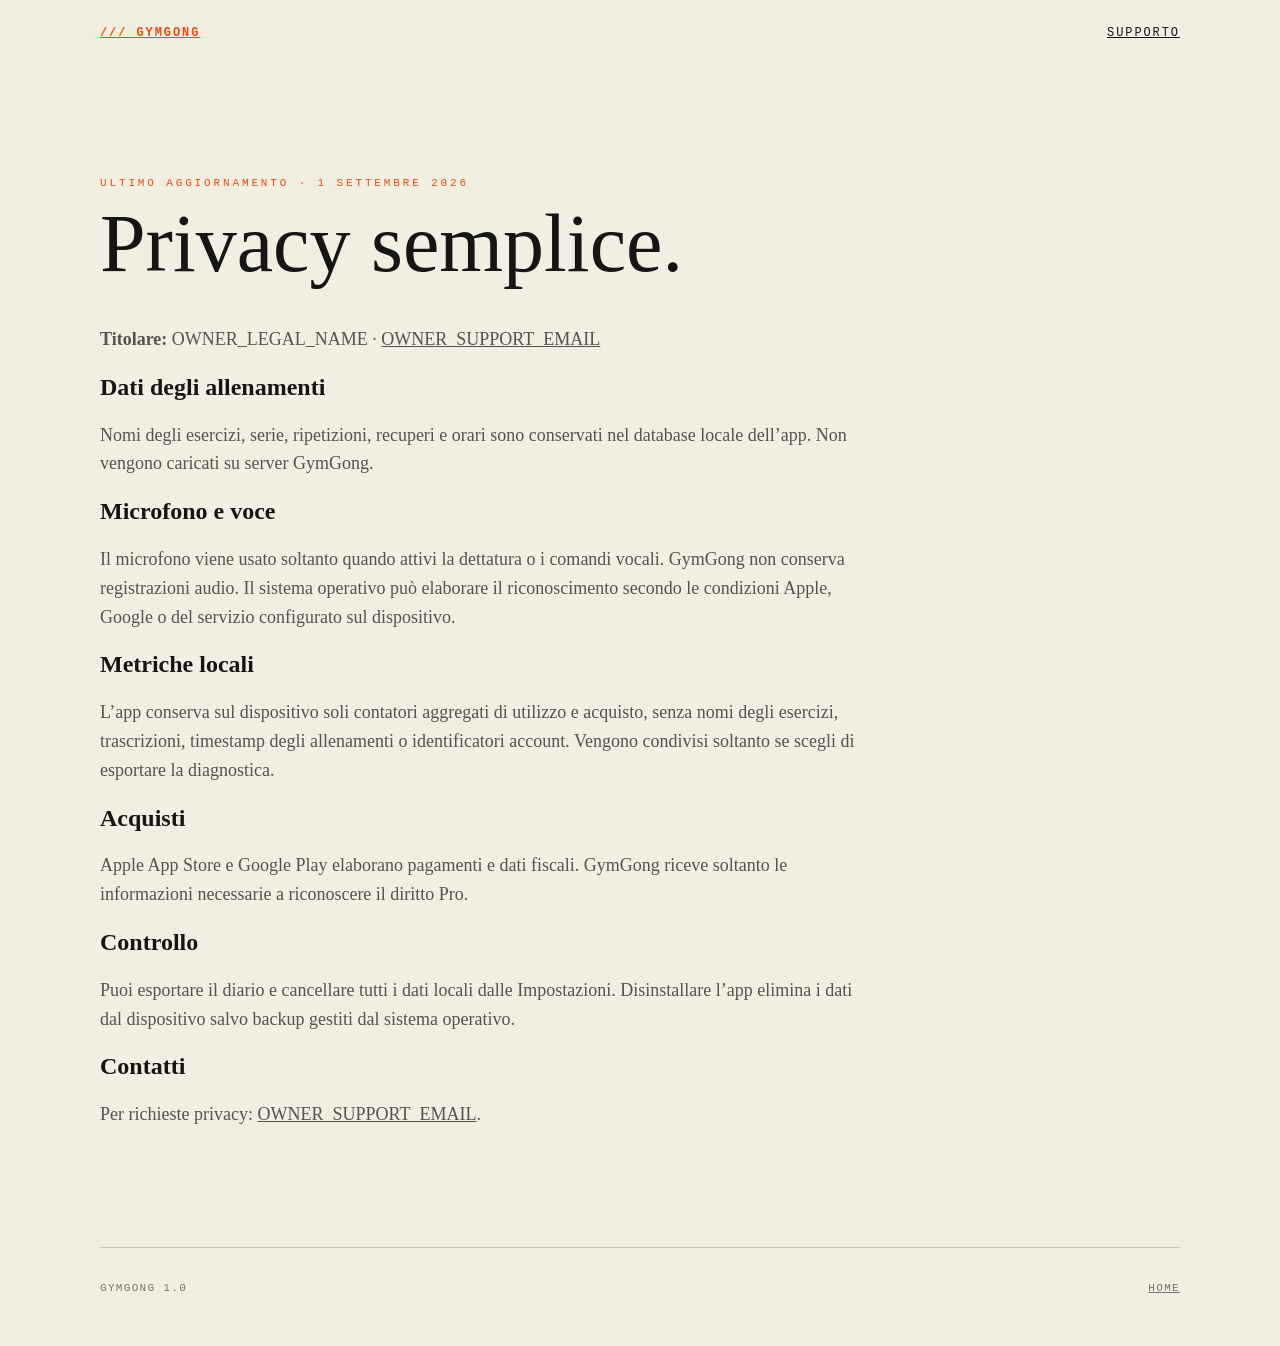
==== privacy.html @ 96884dc1 "Prepare GymGong 1.0 monetization launch" ====
<!doctype html><html lang="it"><head><meta charset="utf-8"><meta name="viewport" content="width=device-width,initial-scale=1"><title>Privacy — GymGong</title><link rel="stylesheet" href="styles.css"></head><body><header class="wrap nav"><a class="mark" href="index.html">/// GymGong</a><div><a href="support.html">Supporto</a></div></header><main class="wrap section"><p class="eyebrow">Ultimo aggiornamento · 1 settembre 2026</p><h1>Privacy semplice.</h1><div class="copy"><p><strong>Titolare:</strong> OWNER_LEGAL_NAME · <a href="mailto:OWNER_SUPPORT_EMAIL">OWNER_SUPPORT_EMAIL</a></p><h2>Dati degli allenamenti</h2><p>Nomi degli esercizi, serie, ripetizioni, recuperi e orari sono conservati nel database locale dell’app. Non vengono caricati su server GymGong.</p><h2>Microfono e voce</h2><p>Il microfono viene usato soltanto quando attivi la dettatura o i comandi vocali. GymGong non conserva registrazioni audio. Il sistema operativo può elaborare il riconoscimento secondo le condizioni Apple, Google o del servizio configurato sul dispositivo.</p><h2>Metriche locali</h2><p>L’app conserva sul dispositivo soli contatori aggregati di utilizzo e acquisto, senza nomi degli esercizi, trascrizioni, timestamp degli allenamenti o identificatori account. Vengono condivisi soltanto se scegli di esportare la diagnostica.</p><h2>Acquisti</h2><p>Apple App Store e Google Play elaborano pagamenti e dati fiscali. GymGong riceve soltanto le informazioni necessarie a riconoscere il diritto Pro.</p><h2>Controllo</h2><p>Puoi esportare il diario e cancellare tutti i dati locali dalle Impostazioni. Disinstallare l’app elimina i dati dal dispositivo salvo backup gestiti dal sistema operativo.</p><h2>Contatti</h2><p>Per richieste privacy: <a href="mailto:OWNER_SUPPORT_EMAIL">OWNER_SUPPORT_EMAIL</a>.</p></div></main><footer class="wrap footer"><span>GymGong 1.0</span><span><a href="index.html">Home</a></span></footer></body></html>
---- styles.css ----
:root{--paper:#f3eee2;--ink:#151513;--muted:#77746d;--line:#cec6b5;--accent:#e84b12;--dark:#121210;--white:#fffdf7}*{box-sizing:border-box}html{scroll-behavior:smooth}body{margin:0;background:var(--paper);color:var(--ink);font-family:Georgia,"Times New Roman",serif}a{color:inherit}.wrap{width:min(1080px,calc(100% - 40px));margin:auto}.nav{display:flex;justify-content:space-between;align-items:center;padding:26px 0;font-family:ui-monospace,monospace;letter-spacing:.16em;text-transform:uppercase;font-size:12px}.mark{color:var(--accent);font-weight:800}.nav div{display:flex;gap:22px}.hero{display:grid;grid-template-columns:1.05fr .95fr;gap:64px;align-items:center;min-height:76vh;padding:50px 0 80px}.eyebrow{font-family:ui-monospace,monospace;letter-spacing:.26em;text-transform:uppercase;color:var(--accent);font-size:11px}.hero h1{font-size:clamp(54px,8vw,104px);font-weight:400;line-height:.86;letter-spacing:-.05em;margin:24px 0 30px}.lead{font-size:22px;line-height:1.5;color:#4c4943;max-width:560px}.actions{display:flex;flex-wrap:wrap;gap:12px;margin-top:36px}.button{background:var(--dark);color:var(--white);padding:16px 22px;text-decoration:none;font:700 12px ui-monospace,monospace;letter-spacing:.2em;text-transform:uppercase;border-left:4px solid var(--accent)}.button.secondary{background:transparent;color:var(--ink);border:1px solid var(--line)}.phone{background:var(--dark);border-radius:34px;min-height:620px;padding:46px 30px;color:var(--white);box-shadow:0 24px 70px #403b3026;position:relative;overflow:hidden}.phone:after{content:"";position:absolute;inset:0;border:4px solid var(--accent);border-radius:34px;opacity:.9}.state{display:inline-block;border:1px solid var(--accent);padding:10px 14px;color:var(--accent);font:12px ui-monospace,monospace;letter-spacing:.25em}.timer{font:800 clamp(72px,11vw,142px) ui-monospace,monospace;letter-spacing:-.1em;margin:72px 0 28px}.tallies{color:var(--accent);font:800 42px ui-monospace,monospace;letter-spacing:-.24em}.phone small{display:block;margin-top:12px;color:#aaa79f;font:11px ui-monospace,monospace;letter-spacing:.16em}.grid{display:grid;grid-template-columns:repeat(3,1fr);border-top:1px solid var(--line);border-left:1px solid var(--line)}.card{padding:42px 34px;border-right:1px solid var(--line);border-bottom:1px solid var(--line)}.card b{display:block;color:var(--accent);font:12px ui-monospace,monospace;letter-spacing:.18em;margin-bottom:18px}.card h2{font-size:30px;font-weight:400;margin:0 0 14px}.card p,.copy p,.copy li{font-size:18px;line-height:1.6;color:#57534c}.section{padding:100px 0}.section h1{font-size:clamp(44px,7vw,82px);font-weight:400;line-height:1;margin:14px 0 40px}.copy{max-width:760px}.footer{border-top:1px solid var(--line);padding:34px 0 50px;display:flex;justify-content:space-between;gap:20px;color:var(--muted);font:11px ui-monospace,monospace;letter-spacing:.12em;text-transform:uppercase}@media(max-width:780px){.hero{grid-template-columns:1fr;gap:34px}.phone{min-height:480px}.grid{grid-template-columns:1fr}.footer{flex-direction:column}.nav div{gap:12px}.nav{font-size:10px}}
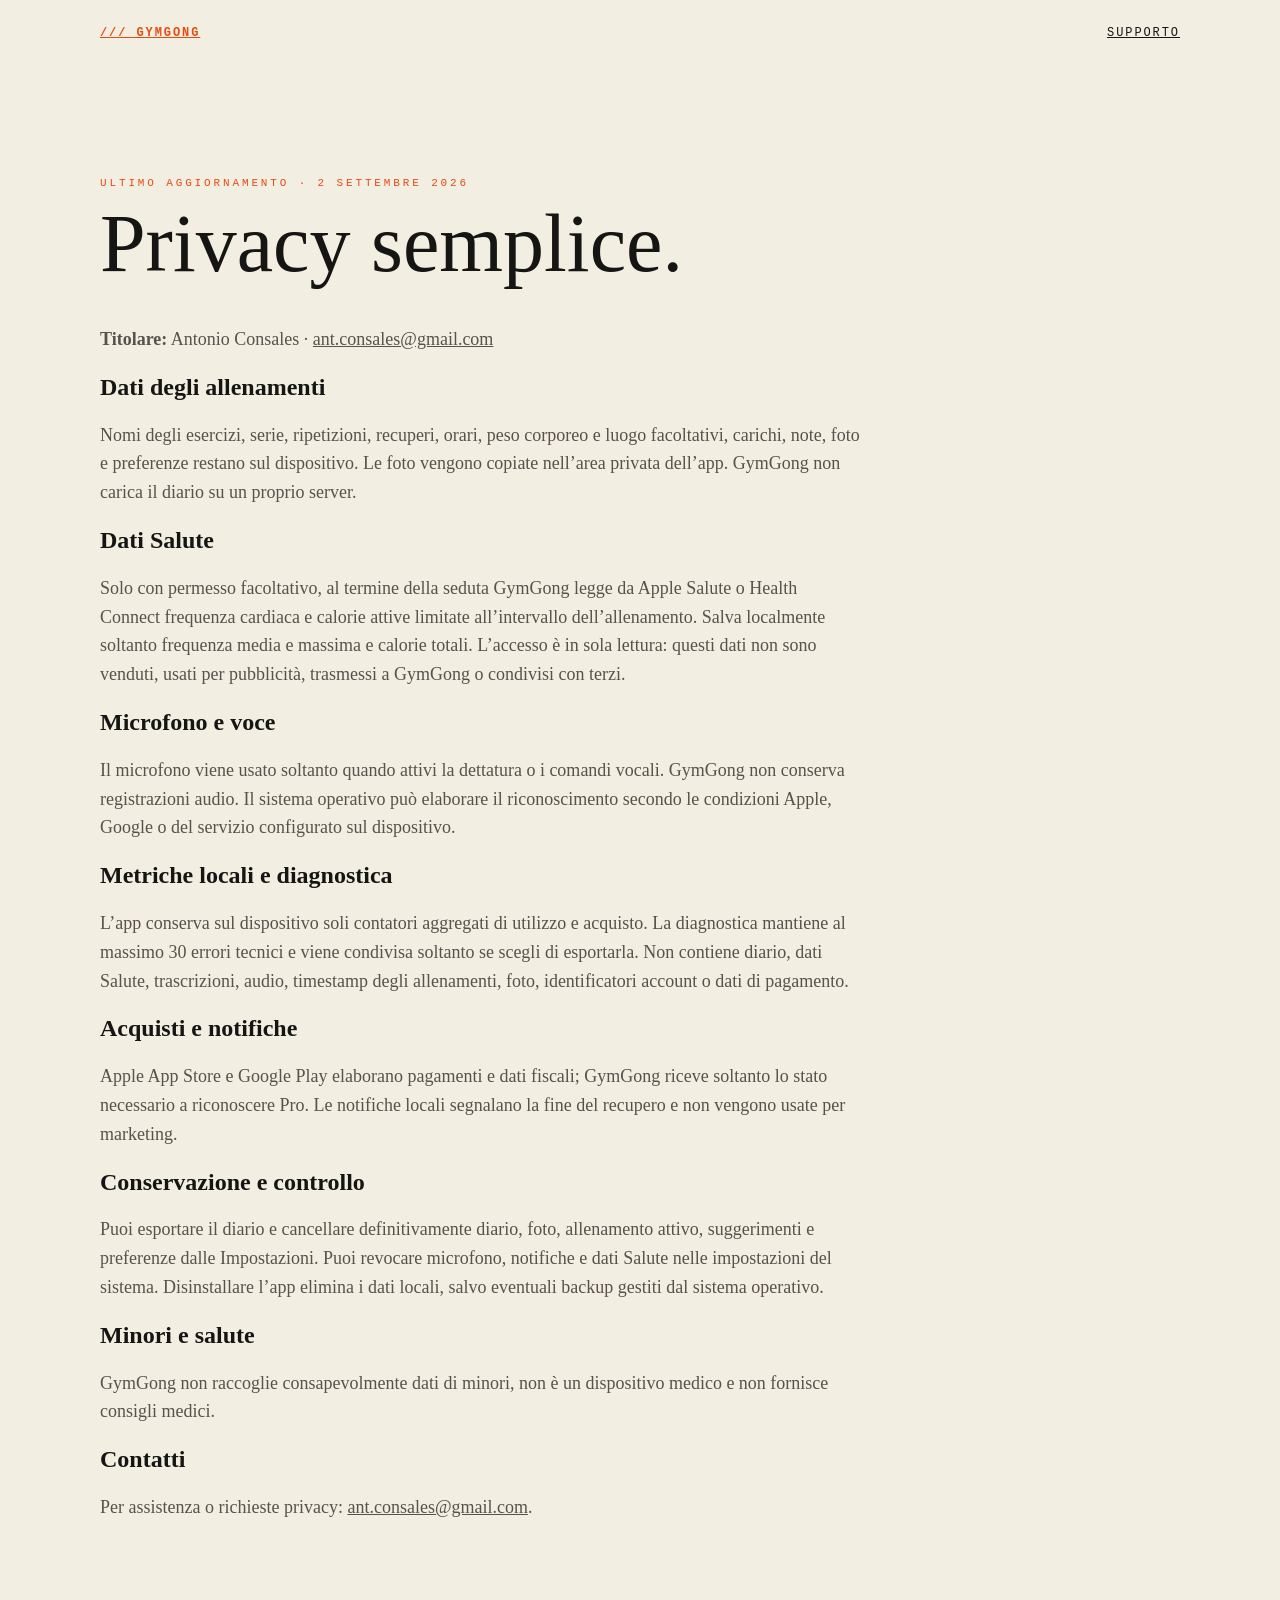
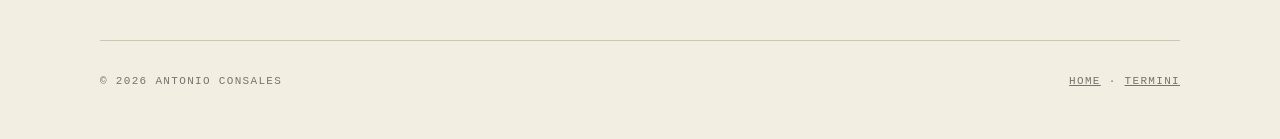
==== commit ebd826a3: "release: publish support and privacy site" ====
--- a/privacy.html
+++ b/privacy.html
@@ -1 +1,37 @@
-<!doctype html><html lang="it"><head><meta charset="utf-8"><meta name="viewport" content="width=device-width,initial-scale=1"><title>Privacy — GymGong</title><link rel="stylesheet" href="styles.css"></head><body><header class="wrap nav"><a class="mark" href="index.html">/// GymGong</a><div><a href="support.html">Supporto</a></div></header><main class="wrap section"><p class="eyebrow">Ultimo aggiornamento · 1 settembre 2026</p><h1>Privacy semplice.</h1><div class="copy"><p><strong>Titolare:</strong> OWNER_LEGAL_NAME · <a href="mailto:OWNER_SUPPORT_EMAIL">OWNER_SUPPORT_EMAIL</a></p><h2>Dati degli allenamenti</h2><p>Nomi degli esercizi, serie, ripetizioni, recuperi e orari sono conservati nel database locale dell’app. Non vengono caricati su server GymGong.</p><h2>Microfono e voce</h2><p>Il microfono viene usato soltanto quando attivi la dettatura o i comandi vocali. GymGong non conserva registrazioni audio. Il sistema operativo può elaborare il riconoscimento secondo le condizioni Apple, Google o del servizio configurato sul dispositivo.</p><h2>Metriche locali</h2><p>L’app conserva sul dispositivo soli contatori aggregati di utilizzo e acquisto, senza nomi degli esercizi, trascrizioni, timestamp degli allenamenti o identificatori account. Vengono condivisi soltanto se scegli di esportare la diagnostica.</p><h2>Acquisti</h2><p>Apple App Store e Google Play elaborano pagamenti e dati fiscali. GymGong riceve soltanto le informazioni necessarie a riconoscere il diritto Pro.</p><h2>Controllo</h2><p>Puoi esportare il diario e cancellare tutti i dati locali dalle Impostazioni. Disinstallare l’app elimina i dati dal dispositivo salvo backup gestiti dal sistema operativo.</p><h2>Contatti</h2><p>Per richieste privacy: <a href="mailto:OWNER_SUPPORT_EMAIL">OWNER_SUPPORT_EMAIL</a>.</p></div></main><footer class="wrap footer"><span>GymGong 1.0</span><span><a href="index.html">Home</a></span></footer></body></html>
+<!doctype html>
+<html lang="it">
+<head>
+  <meta charset="utf-8">
+  <meta name="viewport" content="width=device-width,initial-scale=1">
+  <meta name="description" content="Informativa privacy di GymGong.">
+  <title>Privacy — GymGong</title>
+  <link rel="stylesheet" href="styles.css">
+</head>
+<body>
+  <header class="wrap nav"><a class="mark" href="index.html">/// GymGong</a><div><a href="support.html">Supporto</a></div></header>
+  <main class="wrap section">
+    <p class="eyebrow">Ultimo aggiornamento · 2 settembre 2026</p>
+    <h1>Privacy semplice.</h1>
+    <div class="copy">
+      <p><strong>Titolare:</strong> Antonio Consales · <a href="mailto:ant.consales@gmail.com">ant.consales@gmail.com</a></p>
+      <h2>Dati degli allenamenti</h2>
+      <p>Nomi degli esercizi, serie, ripetizioni, recuperi, orari, peso corporeo e luogo facoltativi, carichi, note, foto e preferenze restano sul dispositivo. Le foto vengono copiate nell’area privata dell’app. GymGong non carica il diario su un proprio server.</p>
+      <h2>Dati Salute</h2>
+      <p>Solo con permesso facoltativo, al termine della seduta GymGong legge da Apple Salute o Health Connect frequenza cardiaca e calorie attive limitate all’intervallo dell’allenamento. Salva localmente soltanto frequenza media e massima e calorie totali. L’accesso è in sola lettura: questi dati non sono venduti, usati per pubblicità, trasmessi a GymGong o condivisi con terzi.</p>
+      <h2>Microfono e voce</h2>
+      <p>Il microfono viene usato soltanto quando attivi la dettatura o i comandi vocali. GymGong non conserva registrazioni audio. Il sistema operativo può elaborare il riconoscimento secondo le condizioni Apple, Google o del servizio configurato sul dispositivo.</p>
+      <h2>Metriche locali e diagnostica</h2>
+      <p>L’app conserva sul dispositivo soli contatori aggregati di utilizzo e acquisto. La diagnostica mantiene al massimo 30 errori tecnici e viene condivisa soltanto se scegli di esportarla. Non contiene diario, dati Salute, trascrizioni, audio, timestamp degli allenamenti, foto, identificatori account o dati di pagamento.</p>
+      <h2>Acquisti e notifiche</h2>
+      <p>Apple App Store e Google Play elaborano pagamenti e dati fiscali; GymGong riceve soltanto lo stato necessario a riconoscere Pro. Le notifiche locali segnalano la fine del recupero e non vengono usate per marketing.</p>
+      <h2>Conservazione e controllo</h2>
+      <p>Puoi esportare il diario e cancellare definitivamente diario, foto, allenamento attivo, suggerimenti e preferenze dalle Impostazioni. Puoi revocare microfono, notifiche e dati Salute nelle impostazioni del sistema. Disinstallare l’app elimina i dati locali, salvo eventuali backup gestiti dal sistema operativo.</p>
+      <h2>Minori e salute</h2>
+      <p>GymGong non raccoglie consapevolmente dati di minori, non è un dispositivo medico e non fornisce consigli medici.</p>
+      <h2>Contatti</h2>
+      <p>Per assistenza o richieste privacy: <a href="mailto:ant.consales@gmail.com">ant.consales@gmail.com</a>.</p>
+    </div>
+  </main>
+  <footer class="wrap footer"><span>© 2026 Antonio Consales</span><span><a href="index.html">Home</a> · <a href="terms.html">Termini</a></span></footer>
+</body>
+</html>
